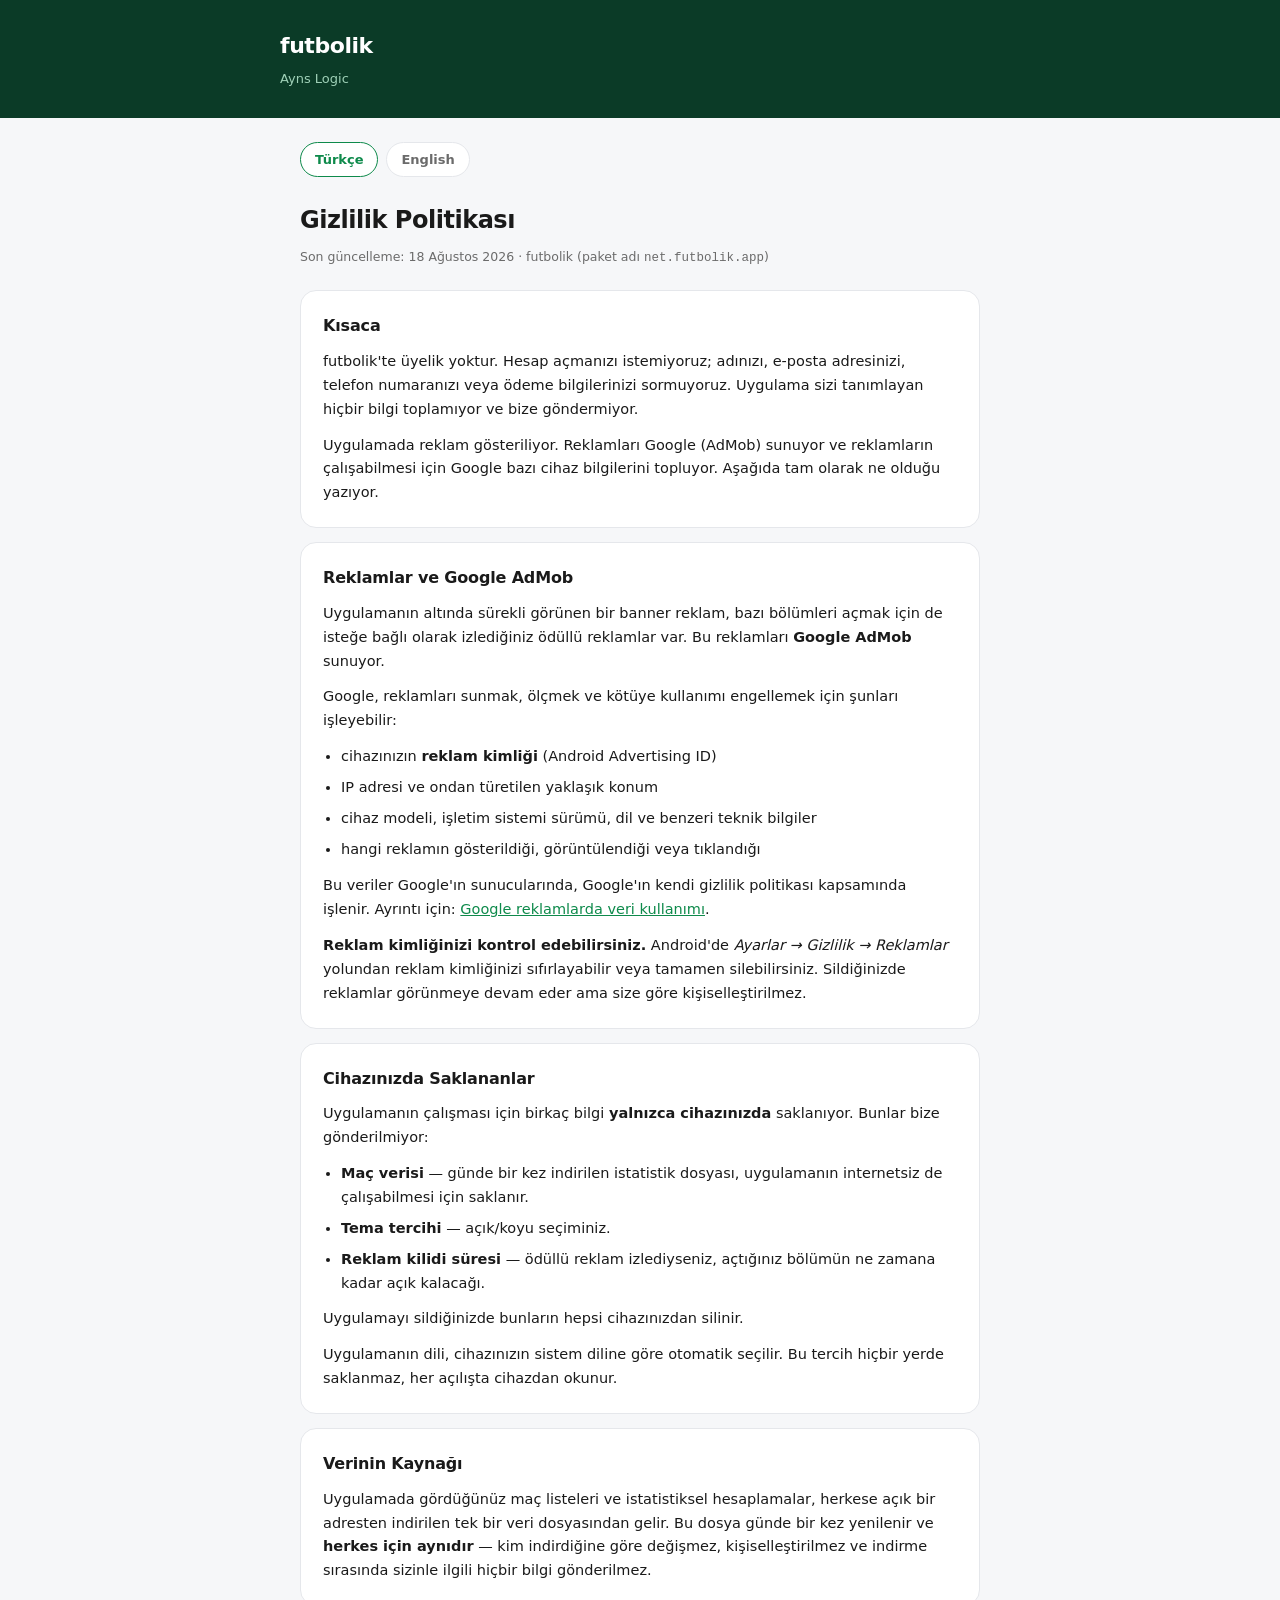
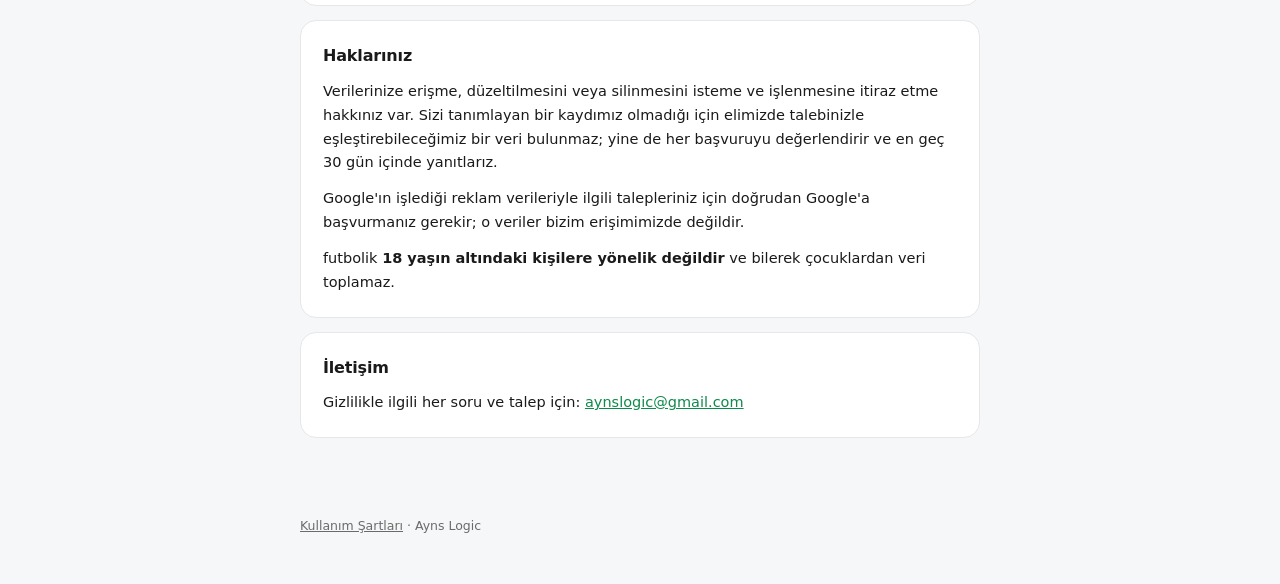
==== privacy.html @ 362550a6 "site: yasal sayfalar, acilis sayfasi ve veri" ====
<!doctype html>
<html lang="tr">
<head>
<meta charset="utf-8">
<meta name="viewport" content="width=device-width, initial-scale=1">
<title>Gizlilik Politikası — futbolik</title>
<meta name="description" content="futbolik Android uygulamasının gizlilik politikası: hangi veriler toplanır, reklamlar ne yapar, cihazınızda ne saklanır.">
<link rel="stylesheet" href="assets/legal.css">
</head>
<body>

<header>
  <div class="wrap">
    <a class="brand" href="./">futbolik</a>
    <p>Ayns Logic</p>
  </div>
</header>

<main>
  <nav class="langs">
    <a href="privacy.html" aria-current="true">Türkçe</a>
    <a href="privacy-en.html">English</a>
  </nav>

  <h1>Gizlilik Politikası</h1>
  <p class="updated">Son güncelleme: 18 Ağustos 2026 · futbolik (paket adı <code>net.futbolik.app</code>)</p>

  <section>
    <h2>Kısaca</h2>
    <p>futbolik'te üyelik yoktur. Hesap açmanızı istemiyoruz; adınızı, e-posta adresinizi, telefon numaranızı veya ödeme bilgilerinizi sormuyoruz. Uygulama sizi tanımlayan hiçbir bilgi toplamıyor ve bize göndermiyor.</p>
    <p>Uygulamada reklam gösteriliyor. Reklamları Google (AdMob) sunuyor ve reklamların çalışabilmesi için Google bazı cihaz bilgilerini topluyor. Aşağıda tam olarak ne olduğu yazıyor.</p>
  </section>

  <section>
    <h2>Reklamlar ve Google AdMob</h2>
    <p>Uygulamanın altında sürekli görünen bir banner reklam, bazı bölümleri açmak için de isteğe bağlı olarak izlediğiniz ödüllü reklamlar var. Bu reklamları <strong>Google AdMob</strong> sunuyor.</p>
    <p>Google, reklamları sunmak, ölçmek ve kötüye kullanımı engellemek için şunları işleyebilir:</p>
    <ul>
      <li>cihazınızın <strong>reklam kimliği</strong> (Android Advertising ID)</li>
      <li>IP adresi ve ondan türetilen yaklaşık konum</li>
      <li>cihaz modeli, işletim sistemi sürümü, dil ve benzeri teknik bilgiler</li>
      <li>hangi reklamın gösterildiği, görüntülendiği veya tıklandığı</li>
    </ul>
    <p>Bu veriler Google'ın sunucularında, Google'ın kendi gizlilik politikası kapsamında işlenir. Ayrıntı için: <a href="https://policies.google.com/technologies/ads" rel="noopener">Google reklamlarda veri kullanımı</a>.</p>
    <p><strong>Reklam kimliğinizi kontrol edebilirsiniz.</strong> Android'de <em>Ayarlar → Gizlilik → Reklamlar</em> yolundan reklam kimliğinizi sıfırlayabilir veya tamamen silebilirsiniz. Sildiğinizde reklamlar görünmeye devam eder ama size göre kişiselleştirilmez.</p>
  </section>

  <section>
    <h2>Cihazınızda Saklananlar</h2>
    <p>Uygulamanın çalışması için birkaç bilgi <strong>yalnızca cihazınızda</strong> saklanıyor. Bunlar bize gönderilmiyor:</p>
    <ul>
      <li><strong>Maç verisi</strong> — günde bir kez indirilen istatistik dosyası, uygulamanın internetsiz de çalışabilmesi için saklanır.</li>
      <li><strong>Tema tercihi</strong> — açık/koyu seçiminiz.</li>
      <li><strong>Reklam kilidi süresi</strong> — ödüllü reklam izlediyseniz, açtığınız bölümün ne zamana kadar açık kalacağı.</li>
    </ul>
    <p>Uygulamayı sildiğinizde bunların hepsi cihazınızdan silinir.</p>
    <p>Uygulamanın dili, cihazınızın sistem diline göre otomatik seçilir. Bu tercih hiçbir yerde saklanmaz, her açılışta cihazdan okunur.</p>
  </section>

  <section>
    <h2>Verinin Kaynağı</h2>
    <p>Uygulamada gördüğünüz maç listeleri ve istatistiksel hesaplamalar, herkese açık bir adresten indirilen tek bir veri dosyasından gelir. Bu dosya günde bir kez yenilenir ve <strong>herkes için aynıdır</strong> — kim indirdiğine göre değişmez, kişiselleştirilmez ve indirme sırasında sizinle ilgili hiçbir bilgi gönderilmez.</p>
  </section>

  <section>
    <h2>Haklarınız</h2>
    <p>Verilerinize erişme, düzeltilmesini veya silinmesini isteme ve işlenmesine itiraz etme hakkınız var. Sizi tanımlayan bir kaydımız olmadığı için elimizde talebinizle eşleştirebileceğimiz bir veri bulunmaz; yine de her başvuruyu değerlendirir ve en geç 30 gün içinde yanıtlarız.</p>
    <p>Google'ın işlediği reklam verileriyle ilgili talepleriniz için doğrudan Google'a başvurmanız gerekir; o veriler bizim erişimimizde değildir.</p>
    <p>futbolik <strong>18 yaşın altındaki kişilere yönelik değildir</strong> ve bilerek çocuklardan veri toplamaz.</p>
  </section>

  <section>
    <h2>İletişim</h2>
    <p>Gizlilikle ilgili her soru ve talep için: <a href="mailto:aynslogic@gmail.com">aynslogic@gmail.com</a></p>
  </section>
</main>

<footer>
  <a href="terms.html">Kullanım Şartları</a> · Ayns Logic
</footer>

</body>
</html>
---- assets/legal.css ----
/* futbolik yasal sayfaları - gizlilik ve şartlar.
   Uygulamanın palet ve tipografisiyle aynı dilde, ama tek dosyalık statik
   sayfalar oldukları için font CDN'den değil sistem yığınından geliyor:
   bu sayfaları çoğunlukla Play'in inceleme ekibi ve arada bir kullanıcı
   açacak, 300 KB font indirtmenin anlamı yok. */
:root {
  --bg: #f6f7f9;
  --card: #ffffff;
  --border: #e5e7eb;
  --text: #1a1a1a;
  --muted: #6b6b6b;
  --accent: #0e8a4b;
  --chrome: #0b3b27;
}
@media (prefers-color-scheme: dark) {
  :root {
    --bg: #131519;
    --card: #1c1f24;
    --border: #2a2e34;
    --text: #edeef0;
    --muted: #9aa1ac;
    --accent: #34d399;
    --chrome: #0b3b27;
  }
}

* { box-sizing: border-box; margin: 0; padding: 0; }

body {
  background: var(--bg);
  color: var(--text);
  font-family: system-ui, -apple-system, "Segoe UI", Roboto, sans-serif;
  line-height: 1.65;
  -webkit-font-smoothing: antialiased;
}

header {
  background: var(--chrome);
  padding: 28px 20px;
}
header .wrap { max-width: 720px; margin: 0 auto; }
header a.brand {
  color: #fff;
  font-size: 22px;
  font-weight: 700;
  letter-spacing: -0.02em;
  text-decoration: none;
}
header p { color: #9fd0b7; font-size: 13px; margin-top: 4px; }

main { max-width: 720px; margin: 0 auto; padding: 24px 20px 64px; }

nav.langs {
  display: flex;
  gap: 8px;
  margin-bottom: 24px;
}
nav.langs a {
  border: 1px solid var(--border);
  background: var(--card);
  border-radius: 999px;
  padding: 6px 14px;
  font-size: 13px;
  font-weight: 600;
  color: var(--muted);
  text-decoration: none;
}
nav.langs a[aria-current="true"] {
  border-color: var(--accent);
  color: var(--accent);
}

section {
  background: var(--card);
  border: 1px solid var(--border);
  border-radius: 16px;
  padding: 22px;
  margin-bottom: 14px;
}

h1 { font-size: 24px; font-weight: 700; margin-bottom: 6px; letter-spacing: -0.02em; }
h2 { font-size: 16px; font-weight: 650; margin-bottom: 10px; letter-spacing: -0.01em; }
p  { font-size: 14.5px; color: var(--text); margin-bottom: 12px; }
p:last-child { margin-bottom: 0; }
ul { margin: 0 0 12px 18px; }
li { font-size: 14.5px; margin-bottom: 7px; }
a { color: var(--accent); }
.updated { font-size: 12.5px; color: var(--muted); margin-bottom: 22px; }
.lead { color: var(--muted); font-size: 14px; }

footer {
  max-width: 720px;
  margin: 0 auto;
  padding: 0 20px 48px;
  font-size: 12.5px;
  color: var(--muted);
}
footer a { color: var(--muted); }
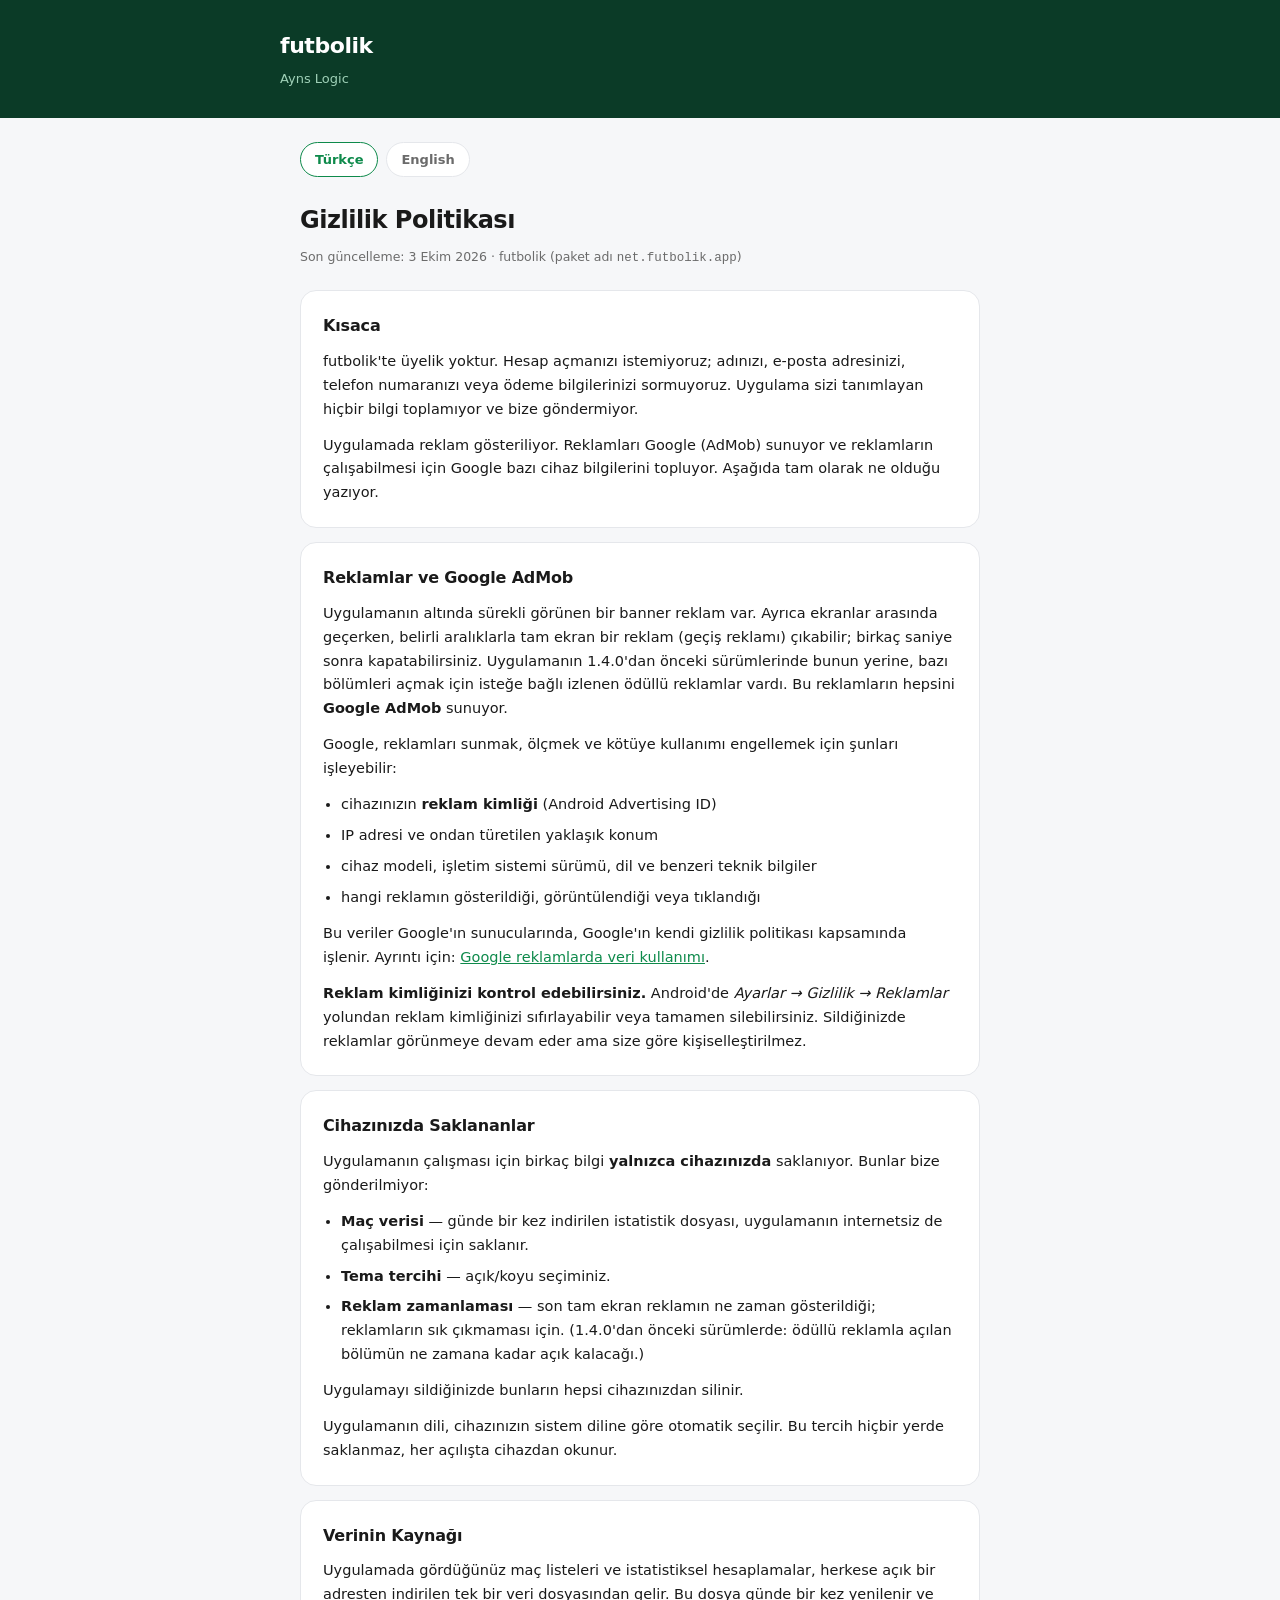
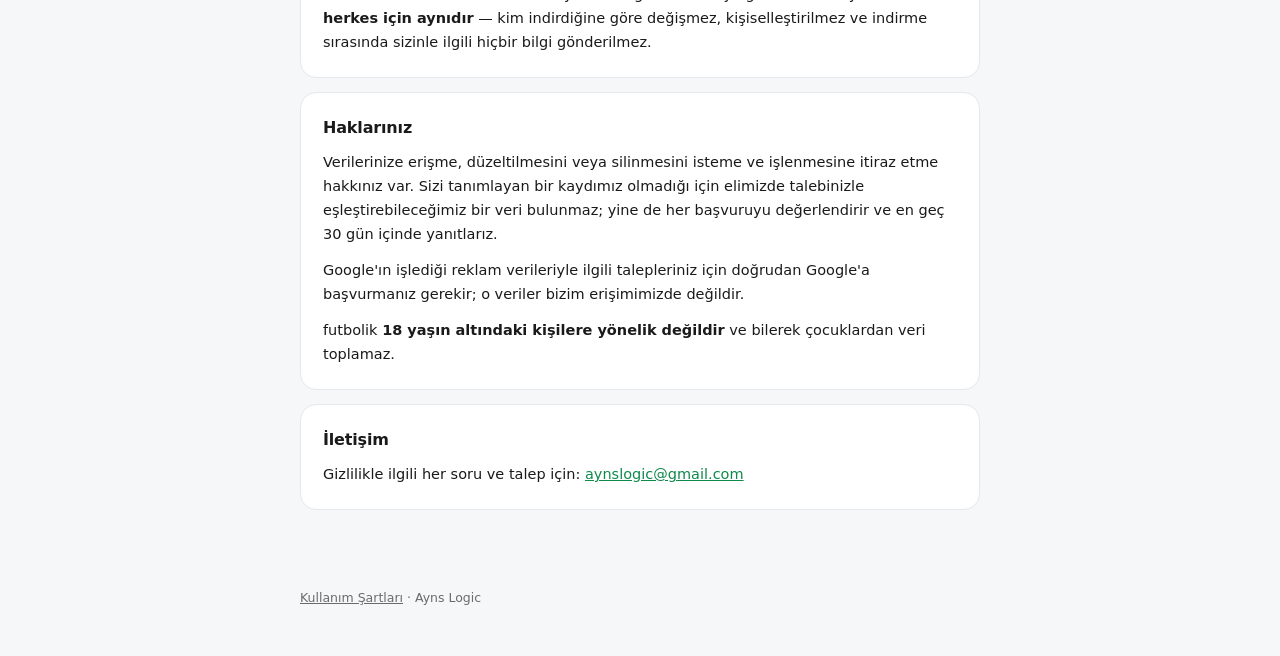
==== commit bf69cefa: "data: 2026-10-04T05:45Z" ====
--- a/privacy.html
+++ b/privacy.html
@@ -23,7 +23,7 @@
   </nav>
 
   <h1>Gizlilik Politikası</h1>
-  <p class="updated">Son güncelleme: 18 Ağustos 2026 · futbolik (paket adı <code>net.futbolik.app</code>)</p>
+  <p class="updated">Son güncelleme: 3 Ekim 2026 · futbolik (paket adı <code>net.futbolik.app</code>)</p>
 
   <section>
     <h2>Kısaca</h2>
@@ -33,7 +33,7 @@
 
   <section>
     <h2>Reklamlar ve Google AdMob</h2>
-    <p>Uygulamanın altında sürekli görünen bir banner reklam, bazı bölümleri açmak için de isteğe bağlı olarak izlediğiniz ödüllü reklamlar var. Bu reklamları <strong>Google AdMob</strong> sunuyor.</p>
+    <p>Uygulamanın altında sürekli görünen bir banner reklam var. Ayrıca ekranlar arasında geçerken, belirli aralıklarla tam ekran bir reklam (geçiş reklamı) çıkabilir; birkaç saniye sonra kapatabilirsiniz. Uygulamanın 1.4.0'dan önceki sürümlerinde bunun yerine, bazı bölümleri açmak için isteğe bağlı izlenen ödüllü reklamlar vardı. Bu reklamların hepsini <strong>Google AdMob</strong> sunuyor.</p>
     <p>Google, reklamları sunmak, ölçmek ve kötüye kullanımı engellemek için şunları işleyebilir:</p>
     <ul>
       <li>cihazınızın <strong>reklam kimliği</strong> (Android Advertising ID)</li>
@@ -51,7 +51,7 @@
     <ul>
       <li><strong>Maç verisi</strong> — günde bir kez indirilen istatistik dosyası, uygulamanın internetsiz de çalışabilmesi için saklanır.</li>
       <li><strong>Tema tercihi</strong> — açık/koyu seçiminiz.</li>
-      <li><strong>Reklam kilidi süresi</strong> — ödüllü reklam izlediyseniz, açtığınız bölümün ne zamana kadar açık kalacağı.</li>
+      <li><strong>Reklam zamanlaması</strong> — son tam ekran reklamın ne zaman gösterildiği; reklamların sık çıkmaması için. (1.4.0'dan önceki sürümlerde: ödüllü reklamla açılan bölümün ne zamana kadar açık kalacağı.)</li>
     </ul>
     <p>Uygulamayı sildiğinizde bunların hepsi cihazınızdan silinir.</p>
     <p>Uygulamanın dili, cihazınızın sistem diline göre otomatik seçilir. Bu tercih hiçbir yerde saklanmaz, her açılışta cihazdan okunur.</p>
